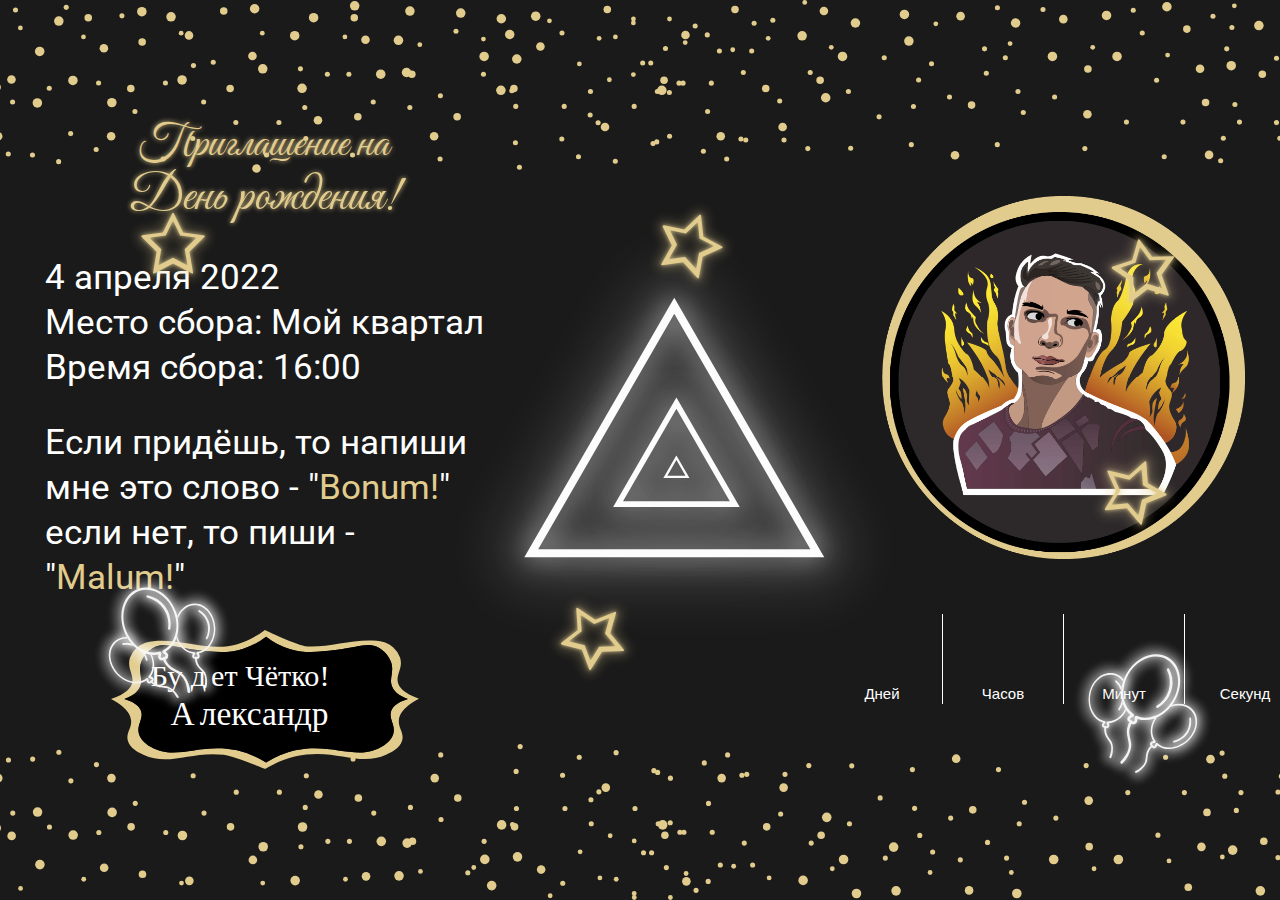
==== docs/index.html @ 268f0fa2 "new site" ====
<!DOCTYPE html>
<html lang="en">
<head>
  <meta charset="UTF-8">
  <meta name="viewport" content="width=device-width, initial-scale=1.0">
  <meta http-equiv="X-UA-Compatible" content="ie=edge">
  <title>Document</title>
  <link rel="preconnect" href="https://fonts.googleapis.com">
  <link rel="preconnect" href="https://fonts.gstatic.com" crossorigin>
  <link
    href="https://fonts.googleapis.com/css2?family=Great+Vibes&family=Roboto:ital,wght@0,400;0,500;0,700;1,400;1,500&display=swap"
    rel="stylesheet">
  <link rel="stylesheet" href="css/reset.css">
  <link rel="stylesheet" href="css/style.css">
</head>
<body>
  <div class="back">
    <div class="container">
      <div class="info__inner">
        <div class="info__box1">
          <h1 class="info__title">Приглашение на</h1>
          <h1 class="info__suptitle">День рождения!</h1>
          <p class="info__date">
            <span>4 апреля 2022</span>
            <span>Место сбора: Мой квартал</span>
            <span>Время сбора: 16:00</span>
          </p>
          <p class="info__text">Если придёшь, то напиши мне это слово - "<span>Bonum!</span>" если нет, то пиши - "<span>Malum!</span>"</p>
          <div class="info__photo">
            <img src="img/alex.svg" alt="">
          </div>
          <p class="info__subtext"></p>
        </div>
        <div class="info__box2">
          <div class="info__me">
            <img src="img/me.png" alt="">
          </div>
          <div class="info__time">
            <div class="countdown">
              <div class="time-section">
                <span class="count" id="days"></span>
                <span class="units">Дней</span>
              </div>
              <div class="time-section">
                <span class="count" id="hours"></span>
                <span class="units">Часов</span>
              </div>
              <div class="time-section">
                <span class="count" id="minutes"></span>
                <span class="units">Минут</span>
              </div>
              <div class="time-section">
                <span class="count" id="seconds"></span>
                <span class="units">Секунд</span>
              </div>
            </div>
          </div>     
        </div>
      </div>
    </div>
    <div class="pir">
      <img src="img/4.svg" alt="">
    </div>
    <div class="items__container">
      <div class="star__star">
        <img src="img/star.svg" alt="">
      </div>
      <div class="star__star">
        <img src="img/star.svg" alt="">
      </div>
      <div class="star__star">
        <img src="img/star.svg" alt="">
      </div>
      <div class="star__star">
        <img src="img/star.svg" alt="">
      </div>
      <div class="star__star">
        <img src="img/star.svg" alt="">
      </div>
      <div class="balloons__star">
        <img src="img/balloons.svg" alt="">
      </div>
      <div class="balloons__star">
        <img src="img/balloons.svg" alt="">
      </div>
    </div>
  </div>

  <div class="star">

  </div>
  
  <script src="https://ajax.googleapis.com/ajax/libs/jquery/3.4.1/jquery.min.js"></script>
  <script src="js/libs.min.js"></script>
  <script src="js/main.js"></script>
  <script src="js/script.js"></script>
</body>
</html>
---- docs/css/style.css ----
html,
body{
  height: 100%;
}

*{
  box-sizing: border-box;
}

body{
  position: relative;
  font-size: 15px;
  line-height: 20px;
  display: flex;
  flex-direction: column;
  z-index: 10;
  background-color: #1A1A1A;
  background-image: url(../img/fon.svg);
  background-position: center center;
  background-repeat: no-repeat;
  background-size: cover;
  width: 100%;
  color: #fff;
  padding: 25px;
  box-sizing: border-box;
  font-family: 'Roboto', sans-serif;
}

.main{
  flex-grow: 1;
}

.back{
  height: 100%;
  position: relative;
}

.pir{
  position: absolute;
  top: calc(50% - 250px);
  left: calc(50% - 216px);
  width: 500px;
  height: 432px;
  animation: scale 1s 0s infinite ease-in-out;
}

 .container{
  max-width: 1320px; 
  margin: 0 auto;
  padding: 0 10px;
  height: 100%;
}
.info__inner{
  display: flex;
  align-items: center;
  justify-content: space-between;
  text-align: center;
  height: 100%;
  width: 100%;
}
.info__box1 {
  width: 38%;
  padding: 10px;
  font-size: 35px;
  line-height: 45px;
}

.info__box2 {
  width: 30%;
}

.info__title {
  font-family: 'Great Vibes', cursive;
  font-size: 45px;
  line-height: 50px;
  text-align: center;
  color: #E2CC8D;
  text-shadow: 0 0 5px #E2CC8D;
}
.info__suptitle {
  font-family: 'Great Vibes', cursive;
  font-size: 50px;
  line-height: 55px;
  text-align: center;
  color: #E2CC8D;
  text-shadow: 0 0 5px #E2CC8D;
  margin-bottom: 30px;
}
.info__date {
  margin-bottom: 30px;
}
.info__date span{
  text-align: left;
  display: block;
}
.info__text {
  text-align: left;
  
}
.info__text span{
  color: #E2CC8D;
}
.into__littext{
  font-size: 15px;
  line-height: 15px;
}

.info__photo{
  margin-top: 30px;
  width: 100%;
}

.info__photo img{
  display: inline-block;
  width: 70%;
}


.info__me{
  width: 100%;
  margin-bottom: 50px;
  margin-left: auto;
}
.info__me img{
  width: 100%;
}



.countdown {
	display: flex;
	justify-content: center;
	align-items: center;
}

.time-section {
	display: flex;
	flex-direction: column;
	justify-content: center;
	align-items: center;
	color: #fff;
	font-family: sans-serif;
	padding: 0 30px;
	border-right: 1px solid #fff;
	user-select: none;
}

.time-section:last-child {
	border: none;
}

.count {
  font-size: 50px;
  margin-top: 20px;
  margin-bottom: 10px;
  width: 60px;
  height: 40px;
}

.units {
	font-size: 15px;
}

.items__container{
  position: absolute;
  top: 0;
  left: 0;
  right: 0;
  bottom: 0;
  width: 100%;
}

.star__star{
  width: 100px;
  position: absolute;
  animation: scale_lite 1.2s 0s infinite ease-in-out;
}

.star__star:nth-child(1){
  top: 20%;
  left: 8%;
}
.star__star:nth-child(2){
  top: 20%;
  left: 50%;
}
.star__star:nth-child(3){
  bottom: 22%;
  left: 42%;
}
.star__star:nth-child(4){
  top: 23%;
  right: 5%;
}
.star__star:nth-child(5){
  bottom: 39%;
  right: 6%;
}

.star__star:nth-child(2) img{
  transform: rotate(20deg);
}
.star__star:nth-child(3) img{
  transform: rotate(-30deg);
}
.star__star:nth-child(4) img{
  transform: rotate(-10deg);
}
.star__star:nth-child(5) img{
  transform: rotate(-50deg);
}

.balloons__star{
  width: 150px;
  position: absolute;
  animation: scale_izi 2s 0s infinite ease-in-out;
}
.balloons__star:nth-child(6){
  bottom: 18%;
  left: 5%;
}
.balloons__star:nth-child(7){
  bottom: 10%;
  right: 3%;
}
.balloons__star:nth-child(6) img{
  transform: rotate(-20deg);
}
.balloons__star:nth-child(7) img{
  transform: rotate(30deg);
}

@keyframes scale {
0%  {
  transform: scale(1);
}
10%  {
  transform: scale(0.95);
}
20%  {
  transform: scale(1);
}
}

@keyframes scale_lite {
0%  {
  transform: scale(1);
}
50%  {
  transform: scale(0.82);
}
}
@keyframes scale_izi {
0%  {
  transform: scale(1);
}
50%  {
  transform: scale(0.96);
}
}
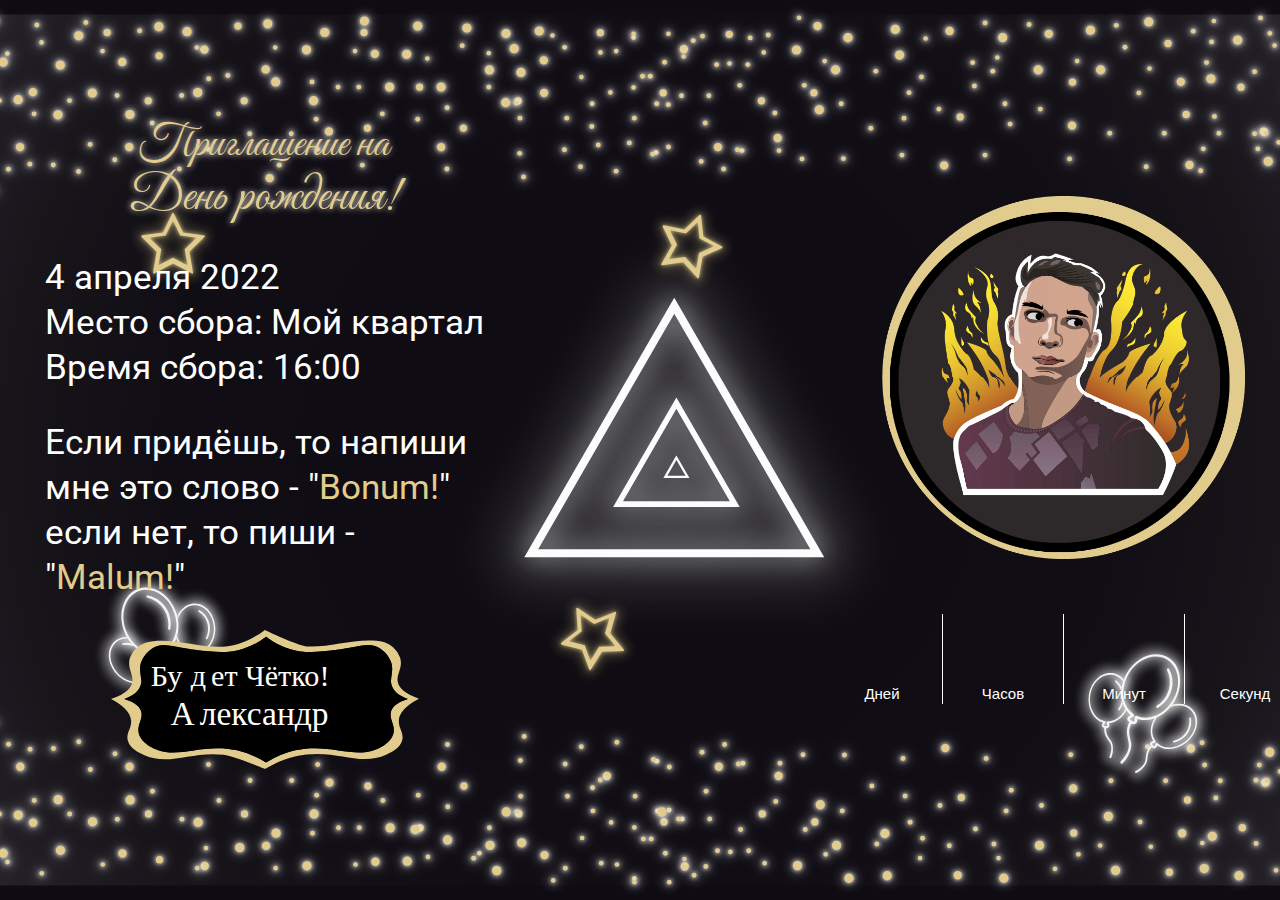
==== commit c993e930: "hfgh" ====
--- a/docs/index.html
+++ b/docs/index.html
@@ -4,7 +4,7 @@
   <meta charset="UTF-8">
   <meta name="viewport" content="width=device-width, initial-scale=1.0">
   <meta http-equiv="X-UA-Compatible" content="ie=edge">
-  <title>Document</title>
+  <title>Приглашение</title>
   <link rel="preconnect" href="https://fonts.googleapis.com">
   <link rel="preconnect" href="https://fonts.gstatic.com" crossorigin>
   <link
@@ -15,51 +15,55 @@
 </head>
 <body>
   <div class="back">
-    <div class="container">
-      <div class="info__inner">
-        <div class="info__box1">
-          <h1 class="info__title">Приглашение на</h1>
-          <h1 class="info__suptitle">День рождения!</h1>
-          <p class="info__date">
-            <span>4 апреля 2022</span>
-            <span>Место сбора: Мой квартал</span>
-            <span>Время сбора: 16:00</span>
-          </p>
-          <p class="info__text">Если придёшь, то напиши мне это слово - "<span>Bonum!</span>" если нет, то пиши - "<span>Malum!</span>"</p>
-          <div class="info__photo">
-            <img src="img/alex.svg" alt="">
+    <div class="content">
+      <div class="container">
+        <div class="info__inner">
+          <div class="info__box1">
+            <h1 class="info__title">Приглашение на</h1>
+            <h1 class="info__suptitle">День рождения!</h1>
+            <p class="info__date">
+              <span>4 апреля 2022</span>
+              <span>Место сбора: Мой квартал</span>
+              <span>Время сбора: 16:00</span>
+            </p>
+            <p class="info__text">Если придёшь, то напиши мне это слово - "<span><a class="star__link1" href="https://vk.com/im?sel=190565303">Bonum!</a></span>" если нет, то пиши - "<span><a class="star__link2" href="https://vk.com/im?sel=190565303">Malum!</a></span>"</p>
+            <div class="info__photo">
+              <img src="img/alex.svg" alt="">
+            </div>
+            <p class="info__subtext"></p>
           </div>
-          <p class="info__subtext"></p>
-        </div>
-        <div class="info__box2">
-          <div class="info__me">
-            <img src="img/me.png" alt="">
-          </div>
-          <div class="info__time">
-            <div class="countdown">
-              <div class="time-section">
-                <span class="count" id="days"></span>
-                <span class="units">Дней</span>
-              </div>
-              <div class="time-section">
-                <span class="count" id="hours"></span>
-                <span class="units">Часов</span>
-              </div>
-              <div class="time-section">
-                <span class="count" id="minutes"></span>
-                <span class="units">Минут</span>
-              </div>
-              <div class="time-section">
-                <span class="count" id="seconds"></span>
-                <span class="units">Секунд</span>
+          <div class="info__box2">
+            <div class="info__me">
+              <img src="img/me.png" alt="">
+            </div>
+            <div class="info__time">
+              <div class="countdown">
+                <div class="time-section">
+                  <span class="count" id="days"></span>
+                  <span class="units">Дней</span>
+                </div>
+                <div class="time-section">
+                  <span class="count" id="hours"></span>
+                  <span class="units">Часов</span>
+                </div>
+                <div class="time-section">
+                  <span class="count" id="minutes"></span>
+                  <span class="units">Минут</span>
+                </div>
+                <div class="time-section">
+                  <span class="count" id="seconds"></span>
+                  <span class="units">Секунд</span>
+                </div>
               </div>
             </div>
-          </div>     
+          </div>
         </div>
       </div>
-    </div>
+    </div>  
     <div class="pir">
-      <img src="img/4.svg" alt="">
+      <div class="pir__img">
+        <img src="img/4.svg" alt="">
+      </div>
     </div>
     <div class="items__container">
       <div class="star__star">
@@ -85,14 +89,8 @@
       </div>
     </div>
   </div>
-
-  <div class="star">
-
-  </div>
   
   <script src="https://ajax.googleapis.com/ajax/libs/jquery/3.4.1/jquery.min.js"></script>
-  <script src="js/libs.min.js"></script>
-  <script src="js/main.js"></script>
   <script src="js/script.js"></script>
 </body>
 </html>--- a/docs/css/style.css
+++ b/docs/css/style.css
@@ -15,8 +15,8 @@
   display: flex;
   flex-direction: column;
   z-index: 10;
-  background-color: #1A1A1A;
-  background-image: url(../img/fon.svg);
+  background-color: #0E0C12;
+  background-image: url(../img/fonn.svg);
   background-position: center center;
   background-repeat: no-repeat;
   background-size: cover;
@@ -34,6 +34,16 @@
 .back{
   height: 100%;
   position: relative;
+}
+
+.content{
+  position: absolute;
+  top: 0;
+  left: 0;
+  right: 0;
+  bottom: 0;
+  height: 100%;
+  z-index: 1000;
 }
 
 .pir{
@@ -76,7 +86,7 @@
   line-height: 50px;
   text-align: center;
   color: #E2CC8D;
-  text-shadow: 0 0 5px #E2CC8D;
+  text-shadow: 0 0 6px #ecebe7;
 }
 .info__suptitle {
   font-family: 'Great Vibes', cursive;
@@ -84,7 +94,7 @@
   line-height: 55px;
   text-align: center;
   color: #E2CC8D;
-  text-shadow: 0 0 5px #E2CC8D;
+  text-shadow: 0 0 6px #ecebe7;
   margin-bottom: 30px;
 }
 .info__date {
@@ -101,6 +111,28 @@
 .info__text span{
   color: #E2CC8D;
 }
+.star__link1{
+  color: #E2CC8D;
+  text-decoration: none;
+  z-index: 10000;
+}
+.star__link2{
+  color: #E2CC8D;
+  text-decoration: none;
+  z-index: 10000;
+}
+.star__link1:hover{
+  color: #41963A;
+  font-size: 37px;
+  line-height: 33px;
+  transition: 0.2s;
+}
+.star__link2:hover{
+  color: #781D27;
+  font-size: 37px;
+  line-height: 33px;
+  transition: 0.2s;
+}
 .into__littext{
   font-size: 15px;
   line-height: 15px;
@@ -114,6 +146,7 @@
 .info__photo img{
   display: inline-block;
   width: 70%;
+  animation: rotate 2s 0s infinite linear;
 }
 
 
@@ -169,6 +202,7 @@
   right: 0;
   bottom: 0;
   width: 100%;
+  z-index: 100;
 }
 
 .star__star{
@@ -231,6 +265,24 @@
   transform: rotate(30deg);
 }
 
+@keyframes rotate {
+0%  {
+  transform: rotate(0deg);
+}
+25%  {
+  transform: rotate(-5deg);
+}
+50%  {
+  transform: rotate(0deg);
+}
+75%  {
+  transform: rotate(5deg);
+}
+100% {
+  transform: rotate(0deg);
+}
+}
+
 @keyframes scale {
 0%  {
   transform: scale(1);
@@ -251,6 +303,7 @@
   transform: scale(0.82);
 }
 }
+
 @keyframes scale_izi {
 0%  {
   transform: scale(1);
@@ -258,4 +311,159 @@
 50%  {
   transform: scale(0.96);
 }
+}
+
+
+@media (max-width: 460px){
+  body{
+    padding: 0;
+    margin: 0;
+    background-image: none;
+  }
+  .content{
+    position: inherit;
+    height: auto;
+  }
+  .back{
+    height: auto;
+    padding: 0 15px;
+    position: relative;
+  }
+  .back::before{
+    position: absolute;
+    top: 0;
+    left: 0;
+    right: 0;
+    content: '';
+    width: 100%;
+    height: 85px;
+    background-image: url(../img/fonn2.svg);
+    background-position: center center;
+    background-repeat: no-repeat;
+    background-size: cover;
+    z-index: 90;
+  }
+  .back::after{
+    position: absolute;
+    left: 0;
+    right: 0;
+    bottom: 0;
+    content: '';
+    width: 100%;
+    height: 85px;
+    background-image: url(../img/fonn2.svg);
+    background-position: center center;
+    background-repeat: no-repeat;
+    background-size: cover;
+    z-index: 90;
+    transform: rotate(180deg);
+  }
+  .container{
+    padding: 0;
+    height: auto;
+  }
+  .info__inner{
+    flex-direction: column;
+    width: 100%;
+    margin: 100px 0;
+    height: auto;
+  }
+  .info__box1{
+    width: 100%;
+    font-size: 24px;
+    line-height: 30px;
+    margin-bottom: 20px;
+  }
+  .info__box2{
+    width: 100%;
+  }
+  .info__title{
+    font-size: 36px;
+    line-height: 40px;
+  }
+  .info__suptitle{
+    font-size: 38px;
+    line-height: 40px;
+  }
+  .time-section{
+    padding: 0 12px;
+  }
+  .count{
+    line-height: 35px;
+  }
+  .pir{
+    top: 0;
+    left: 0;
+    right: 0;
+    width: 100%;
+    height: auto;
+    z-index: 100;
+  }
+  .pir__img{
+    margin: 0 auto;
+    width: 146px;
+  }
+  .pir img{
+    display: inline-block;
+    width: 146px;
+  }
+  .star__star:nth-child(1){
+    top: 260px;
+    left: auto;
+    right: 20px;
+  }
+  .star__star:nth-child(2){
+    top: 550px;
+    left: 20px;
+  }
+  .star__star:nth-child(3){
+    top: 550px;
+    right: 20px;
+    left: auto;
+    bottom: auto;
+  }
+  .star__star:nth-child(4){
+    top: auto;
+    left: 20px;
+    bottom: 170px;
+  }
+  .star__star:nth-child(5){
+    top: auto;
+    right: 20px;
+    bottom: 170px;
+  }
+  .star__star:nth-child(1) img{
+    transform: rotate(-20deg);
+  }
+  .star__star:nth-child(2) img{
+    transform: rotate(-20deg);
+  }
+  .star__star:nth-child(3) img{
+    transform: rotate(20deg);
+  }
+  .star__star:nth-child(4) img{
+    transform: rotate(-10deg);
+  }
+  .star__star:nth-child(5) img{
+    transform: rotate(-50deg);
+  }
+  .balloons__star{
+    overflow: hidden;
+  }
+  .balloons__star:nth-child(6){
+    bottom: 5px;
+    left: 10px;
+    width: 100px;
+  }
+  .balloons__star:nth-child(7){
+    bottom: 5px;
+    right: 10px;
+    width: 100px;
+  }
+  .balloons__star:nth-child(6) img{
+    transform: rotate(-20deg);
+  }
+  .balloons__star:nth-child(7) img{
+    transform: rotate(20deg);
+  }
 }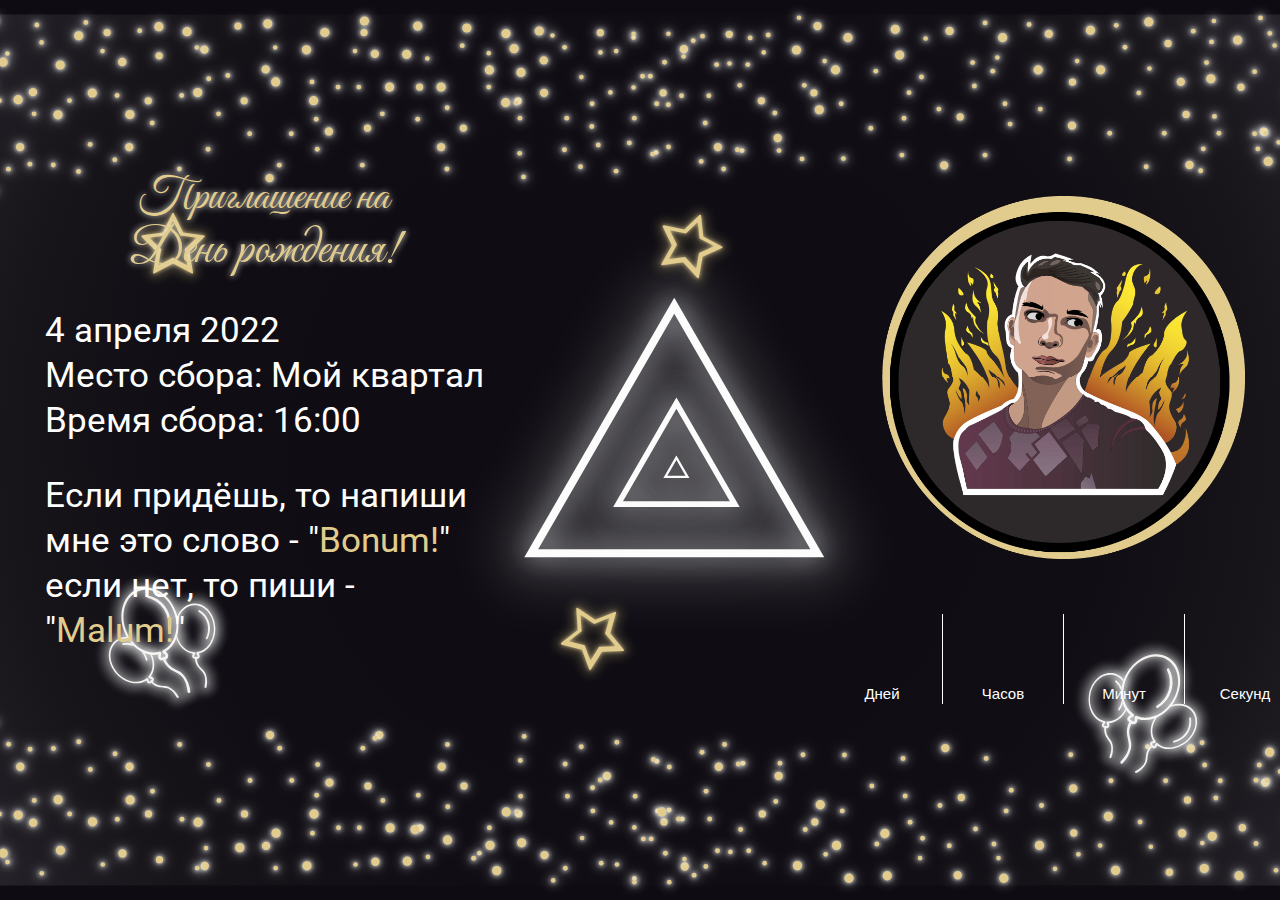
==== commit 4bb4d276: "fg" ====
--- a/docs/index.html
+++ b/docs/index.html
@@ -28,7 +28,7 @@
             </p>
             <p class="info__text">Если придёшь, то напиши мне это слово - "<span><a class="star__link1" href="https://vk.com/im?sel=190565303">Bonum!</a></span>" если нет, то пиши - "<span><a class="star__link2" href="https://vk.com/im?sel=190565303">Malum!</a></span>"</p>
             <div class="info__photo">
-              <img src="img/alex.svg" alt="">
+              <img src="img/alex.png" alt="">
             </div>
             <p class="info__subtext"></p>
           </div>
@@ -93,4 +93,4 @@
   <script src="https://ajax.googleapis.com/ajax/libs/jquery/3.4.1/jquery.min.js"></script>
   <script src="js/script.js"></script>
 </body>
-</html>+</html>
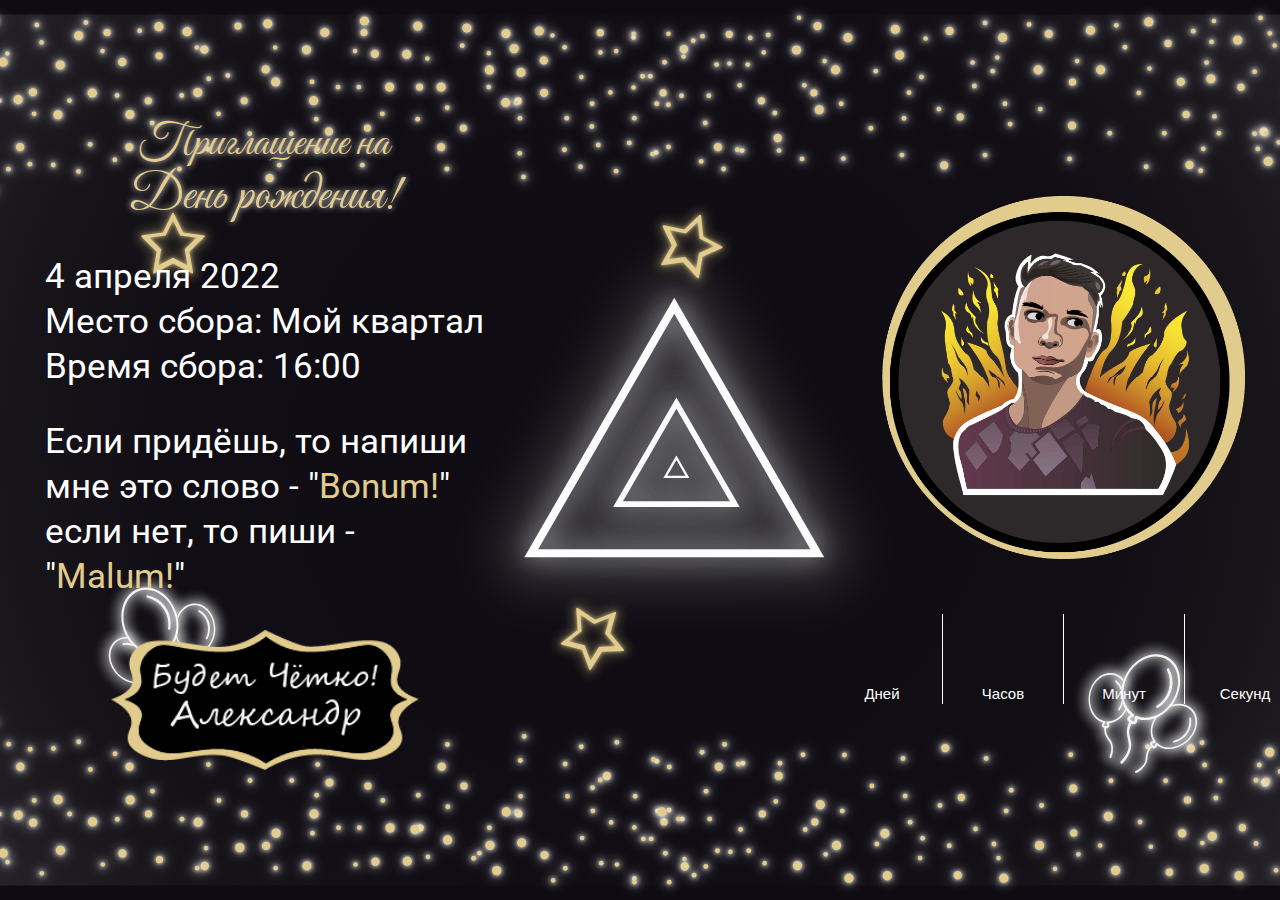
==== commit cd0b4c71: "fghfg" ====
--- a/docs/index.html
+++ b/docs/index.html
@@ -26,7 +26,7 @@
               <span>Место сбора: Мой квартал</span>
               <span>Время сбора: 16:00</span>
             </p>
-            <p class="info__text">Если придёшь, то напиши мне это слово - "<span><a class="star__link1" href="https://vk.com/im?sel=190565303">Bonum!</a></span>" если нет, то пиши - "<span><a class="star__link2" href="https://vk.com/im?sel=190565303">Malum!</a></span>"</p>
+            <p class="info__text">Если придёшь, то напиши<br>мне это слово - "<span><a class="star__link1" href="https://vk.com/im?sel=190565303">Bonum!</a></span>"<br>если нет, то пиши - "<span><a class="star__link2" href="https://vk.com/im?sel=190565303">Malum!</a></span>"</p>
             <div class="info__photo">
               <img src="img/alex.png" alt="">
             </div>
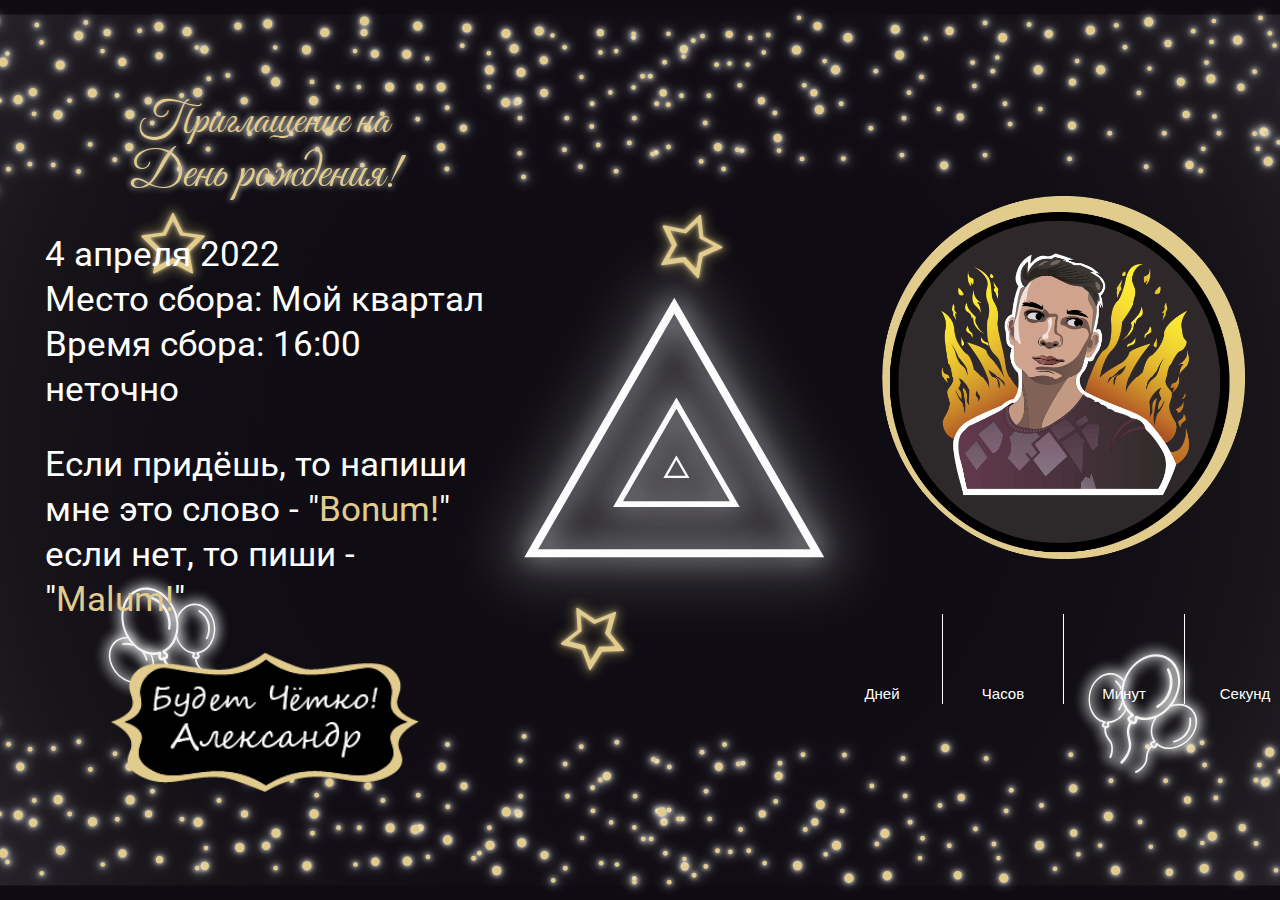
==== commit 025cc35e: "вап" ====
--- a/docs/index.html
+++ b/docs/index.html
@@ -24,7 +24,7 @@
             <p class="info__date">
               <span>4 апреля 2022</span>
               <span>Место сбора: Мой квартал</span>
-              <span>Время сбора: 16:00</span>
+              <span>Время сбора: 16:00 неточно</span>
             </p>
             <p class="info__text">Если придёшь, то напиши<br>мне это слово - "<span><a class="star__link1" href="https://vk.com/im?sel=190565303">Bonum!</a></span>"<br>если нет, то пиши - "<span><a class="star__link2" href="https://vk.com/im?sel=190565303">Malum!</a></span>"</p>
             <div class="info__photo">
